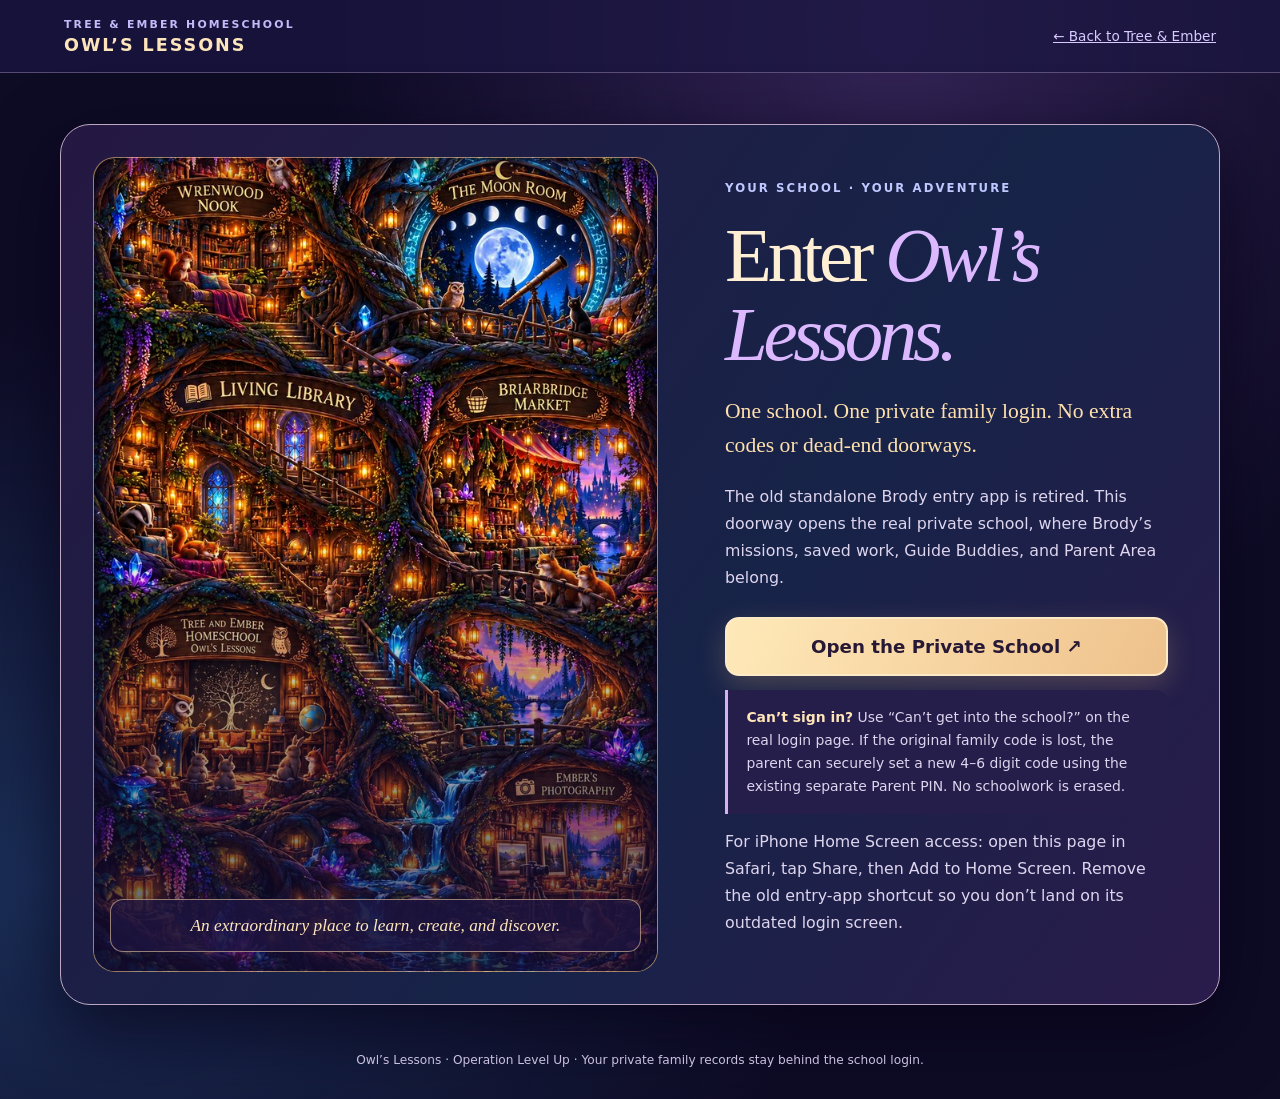
==== brody-portal-entry.html @ f4ec0de8 "Replace old duplicate school app with an approved-art GitHub Pages doorway to real private Owl’s Les" ====
<!doctype html>
<html lang="en">
<head>
<meta charset="utf-8">
<meta name="viewport" content="width=device-width,initial-scale=1">
<meta name="robots" content="noindex,nofollow,noarchive">
<meta name="theme-color" content="#16122f">
<title>Owl’s Lessons — Open the Real School | Tree &amp; Ember</title>
<style>
:root{color-scheme:dark;font-family:system-ui,-apple-system,BlinkMacSystemFont,"Segoe UI",sans-serif;background:#0e0b25;color:#ffeed5}
*{box-sizing:border-box}
body{margin:0;min-height:100svh;background:radial-gradient(ellipse at 70% 2%,#51377e8c,transparent 45%),radial-gradient(ellipse at 3% 80%,#264d8488,transparent 45%),#0e0b25}
.skip{position:absolute;left:-9999px;top:0;padding:1rem;background:#ffe6af;color:#1a0f38;z-index:10}.skip:focus{left:1rem}
header{display:flex;align-items:center;justify-content:space-between;gap:1rem;padding:1.1rem clamp(1.1rem,5vw,4rem);border-bottom:1px solid #9f8ab17a;background:#1b1642b3}
.brand{color:#fde5bb;font:700 clamp(.9rem,2vw,1.1rem) system-ui;letter-spacing:.11em;text-decoration:none;text-transform:uppercase}.brand span{display:block;color:#c4bafa;letter-spacing:.2em;font-size:.68rem;margin-bottom:.25rem}
.back{color:#d8c9ff;font-size:.85rem;white-space:nowrap}
main{width:min(1160px,calc(100% - 2rem));margin:clamp(1.25rem,4vw,3.5rem) auto 3rem}
.portal{display:grid;grid-template-columns:minmax(0,1.08fr) minmax(0,.92fr);gap:clamp(1.15rem,4vw,3rem);padding:clamp(1rem,3vw,2rem);border:1px solid #bea7c1;border-radius:30px;background:linear-gradient(125deg,#251842,#172348 58%,#2a1b4b);box-shadow:0 24px 70px #070318b5}
.art{min-height:560px;position:relative;border:1px solid #e2b58eaa;border-radius:22px;background:url('assets/portal-hub-final.jpg') left 69%/cover no-repeat;overflow:hidden;box-shadow:inset 0 0 36px #130b3288}
.art:after{content:"";position:absolute;inset:0;background:linear-gradient(to top,#150d36bc,transparent 55%)}
.art-label{position:absolute;left:1rem;right:1rem;bottom:1.2rem;z-index:1;text-align:center;padding:.8rem 1rem;background:#1e1540c9;color:#ffe7bb;border:1px solid #e0bb9aa2;border-radius:13px;font:italic 1.08rem/1.45 Georgia,serif}
.content{align-self:center;padding:clamp(.25rem,2vw,1.2rem)}
.eyebrow{font-size:.73rem;letter-spacing:.18em;text-transform:uppercase;font-weight:800;color:#bfc8ff}
h1{font:400 clamp(2.7rem,6vw,5rem)/1.03 Georgia,"Times New Roman",serif;letter-spacing:-.055em;color:#fff0d5;margin:1.25rem 0}
h1 em{font-style:italic;color:#dcb9ff}
.lead{font:400 clamp(1.13rem,2vw,1.35rem)/1.55 Georgia,serif;color:#ffe0ad}
p{font-size:.99rem;line-height:1.7;color:#ded5ee}
.primary{display:block;background:linear-gradient(115deg,#ffe9b9,#eec18b);color:#271935!important;text-decoration:none;text-align:center;font-weight:850;font-size:1.14rem;border:2px solid #ffeac7;border-radius:14px;padding:1.05rem 1.4rem;margin:1.6rem 0 .8rem;box-shadow:0 9px 28px #ebb9733d}
.primary:hover{background:#fff2da;transform:translateY(-2px)}
.primary:focus-visible,.back:focus-visible,.brand:focus-visible{outline:4px solid #fce3a3;outline-offset:5px}
.note{padding:1rem 1.15rem;border-left:3px solid #d4b2f2;background:#251d4a;border-radius:0 12px 12px 0;font-size:.87rem;line-height:1.65}
.note strong{color:#ffe5b7}
footer{text-align:center;padding:0 1rem 2rem;color:#cbc0df;font-size:.76rem}
@media(max-width:810px){.portal{grid-template-columns:1fr}.art{min-height:320px;order:2;background-position:left 70%}.content{order:1;padding:.3rem}.art-label{font-size:.89rem}}
@media(max-width:470px){header{align-items:flex-start;gap:.4rem}.back{font-size:.7rem}.art{min-height:250px}.portal{border-radius:19px}.primary{font-size:1.03rem}}
@media(prefers-reduced-motion:reduce){.primary:hover{transform:none}}
</style>
</head>
<body>
<a class="skip" href="#main">Skip to Owl’s Lessons doorway</a>
<header><a class="brand" href="./"><span>Tree &amp; Ember Homeschool</span>Owl’s Lessons</a><a class="back" href="./">← Back to Tree &amp; Ember</a></header>
<main id="main">
<section class="portal" aria-labelledby="heading">
  <div class="art" role="img" aria-label="Approved illustrated Tree & Ember living-tree library and Owl’s Lessons room"><span class="art-label">An extraordinary place to learn, create, and discover.</span></div>
  <div class="content">
    <span class="eyebrow">Your school · Your adventure</span>
    <h1 id="heading">Enter <em>Owl’s Lessons.</em></h1>
    <p class="lead">One school. One private family login. No extra codes or dead-end doorways.</p>
    <p>The old standalone Brody entry app is retired. This doorway opens the real private school, where Brody’s missions, saved work, Guide Buddies, and Parent Area belong.</p>
    <a class="primary" href="https://brody-school-portal-private.vercel.app/" rel="noreferrer">Open the Private School ↗</a>
    <p class="note"><strong>Can’t sign in?</strong> Use “Can’t get into the school?” on the real login page. If the original family code is lost, the parent can securely set a new 4–6 digit code using the existing separate Parent PIN. No schoolwork is erased.</p>
    <p>For iPhone Home Screen access: open this page in Safari, tap Share, then Add to Home Screen. Remove the old entry-app shortcut so you don’t land on its outdated login screen.</p>
  </div>
</section>
</main>
<footer>Owl’s Lessons · Operation Level Up · Your private family records stay behind the school login.</footer>
</body>
</html>
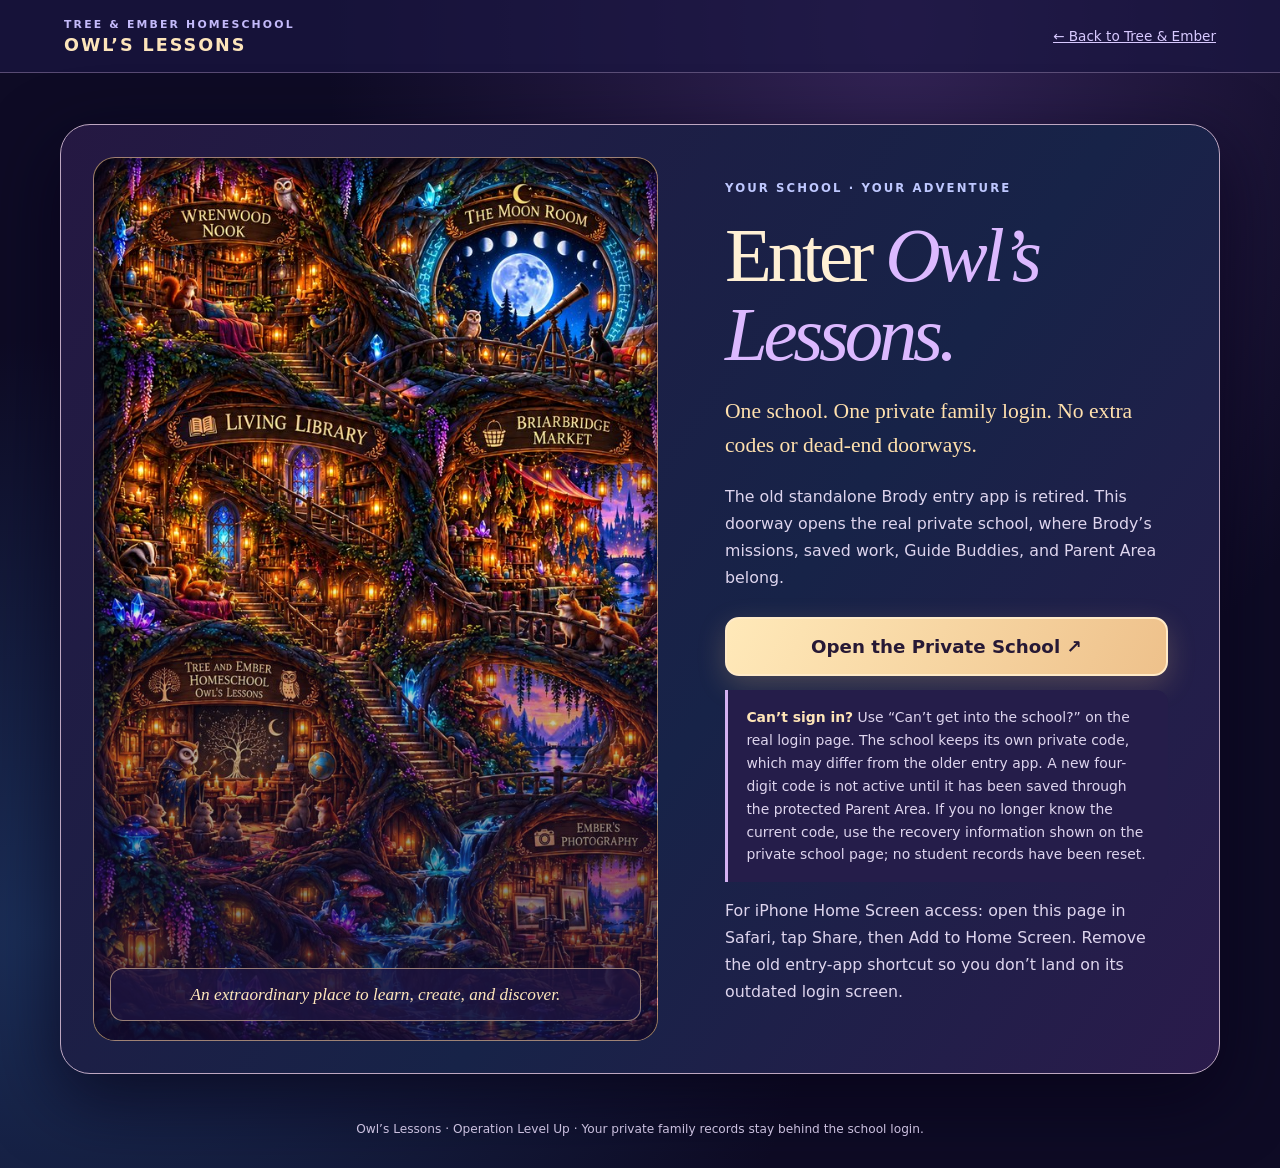
==== commit 7c869dde: "Clarify that code recovery is not yet live; avoid misleading families while replacing broken entry a" ====
--- a/brody-portal-entry.html
+++ b/brody-portal-entry.html
@@ -48,7 +48,7 @@
     <p class="lead">One school. One private family login. No extra codes or dead-end doorways.</p>
     <p>The old standalone Brody entry app is retired. This doorway opens the real private school, where Brody’s missions, saved work, Guide Buddies, and Parent Area belong.</p>
     <a class="primary" href="https://brody-school-portal-private.vercel.app/" rel="noreferrer">Open the Private School ↗</a>
-    <p class="note"><strong>Can’t sign in?</strong> Use “Can’t get into the school?” on the real login page. If the original family code is lost, the parent can securely set a new 4–6 digit code using the existing separate Parent PIN. No schoolwork is erased.</p>
+    <p class="note"><strong>Can’t sign in?</strong> Use “Can’t get into the school?” on the real login page. The school keeps its own private code, which may differ from the older entry app. A new four-digit code is not active until it has been saved through the protected Parent Area. If you no longer know the current code, use the recovery information shown on the private school page; no student records have been reset.</p>
     <p>For iPhone Home Screen access: open this page in Safari, tap Share, then Add to Home Screen. Remove the old entry-app shortcut so you don’t land on its outdated login screen.</p>
   </div>
 </section>
